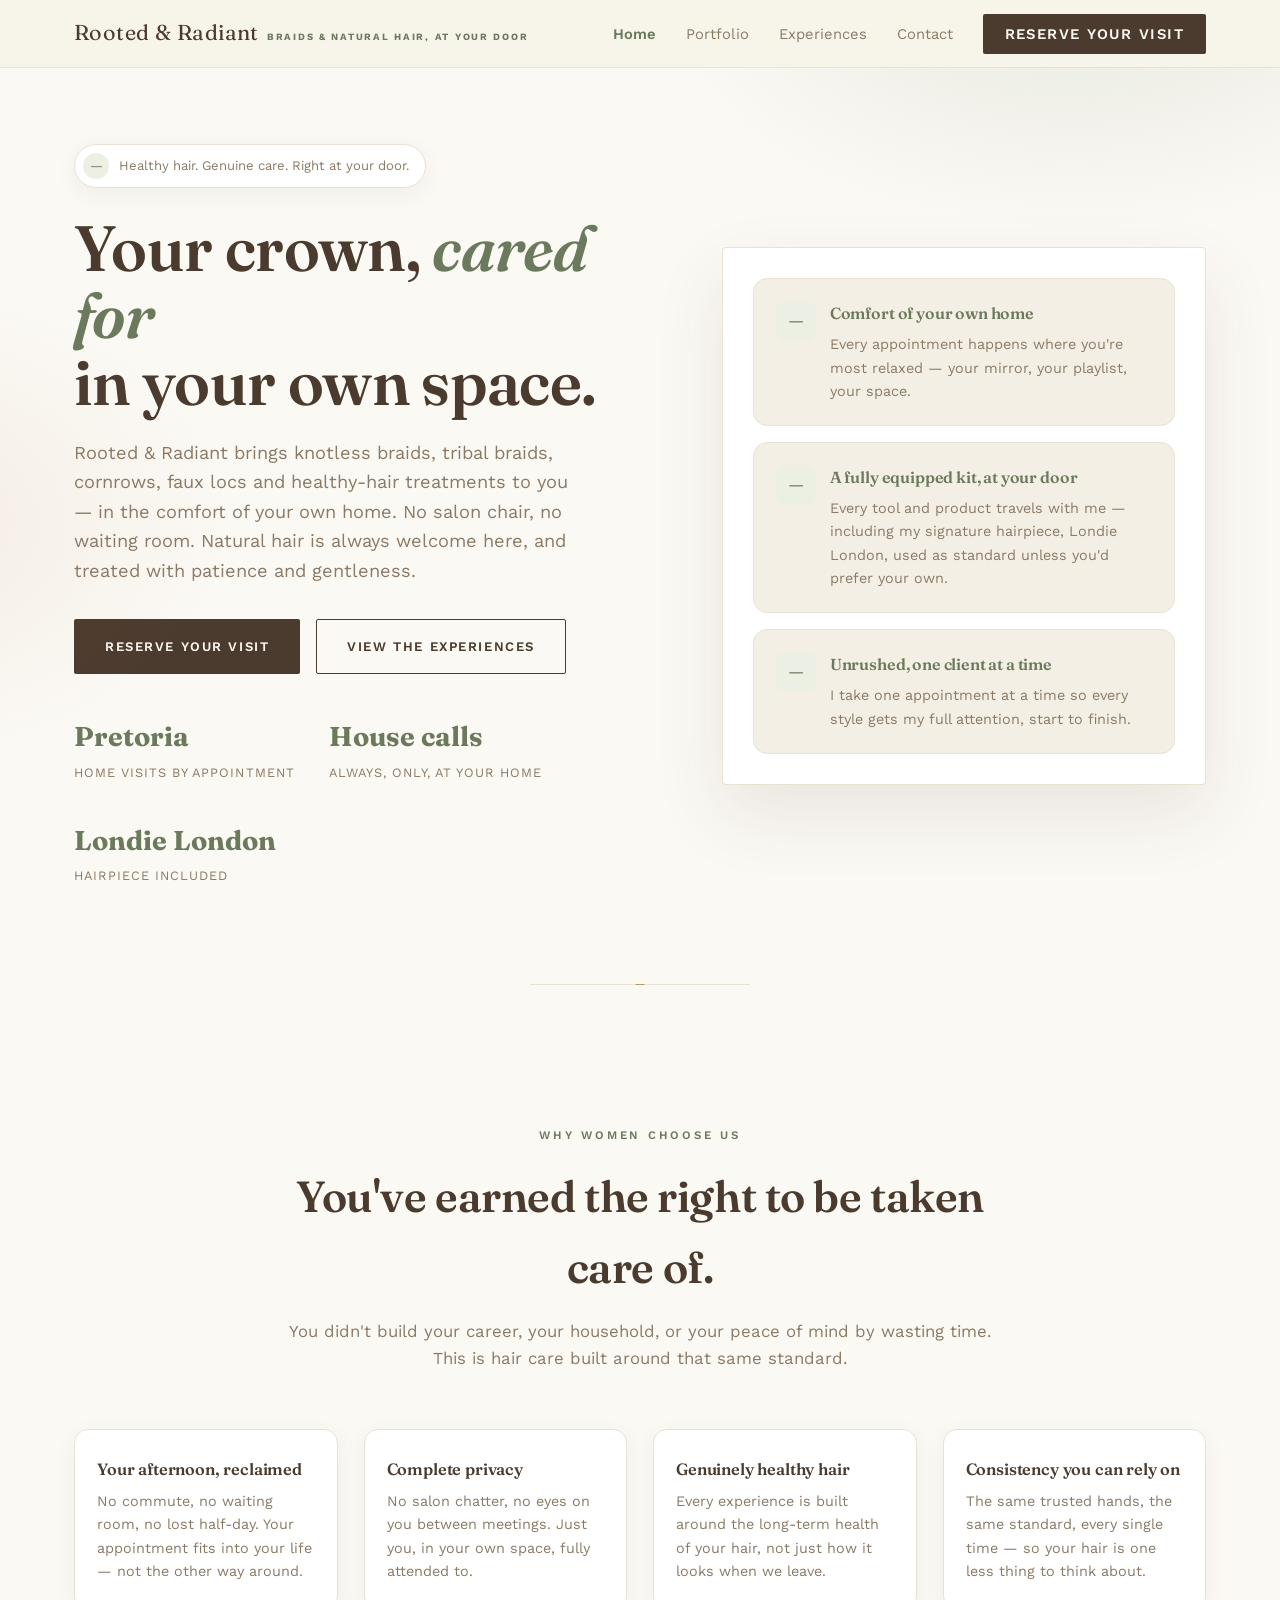
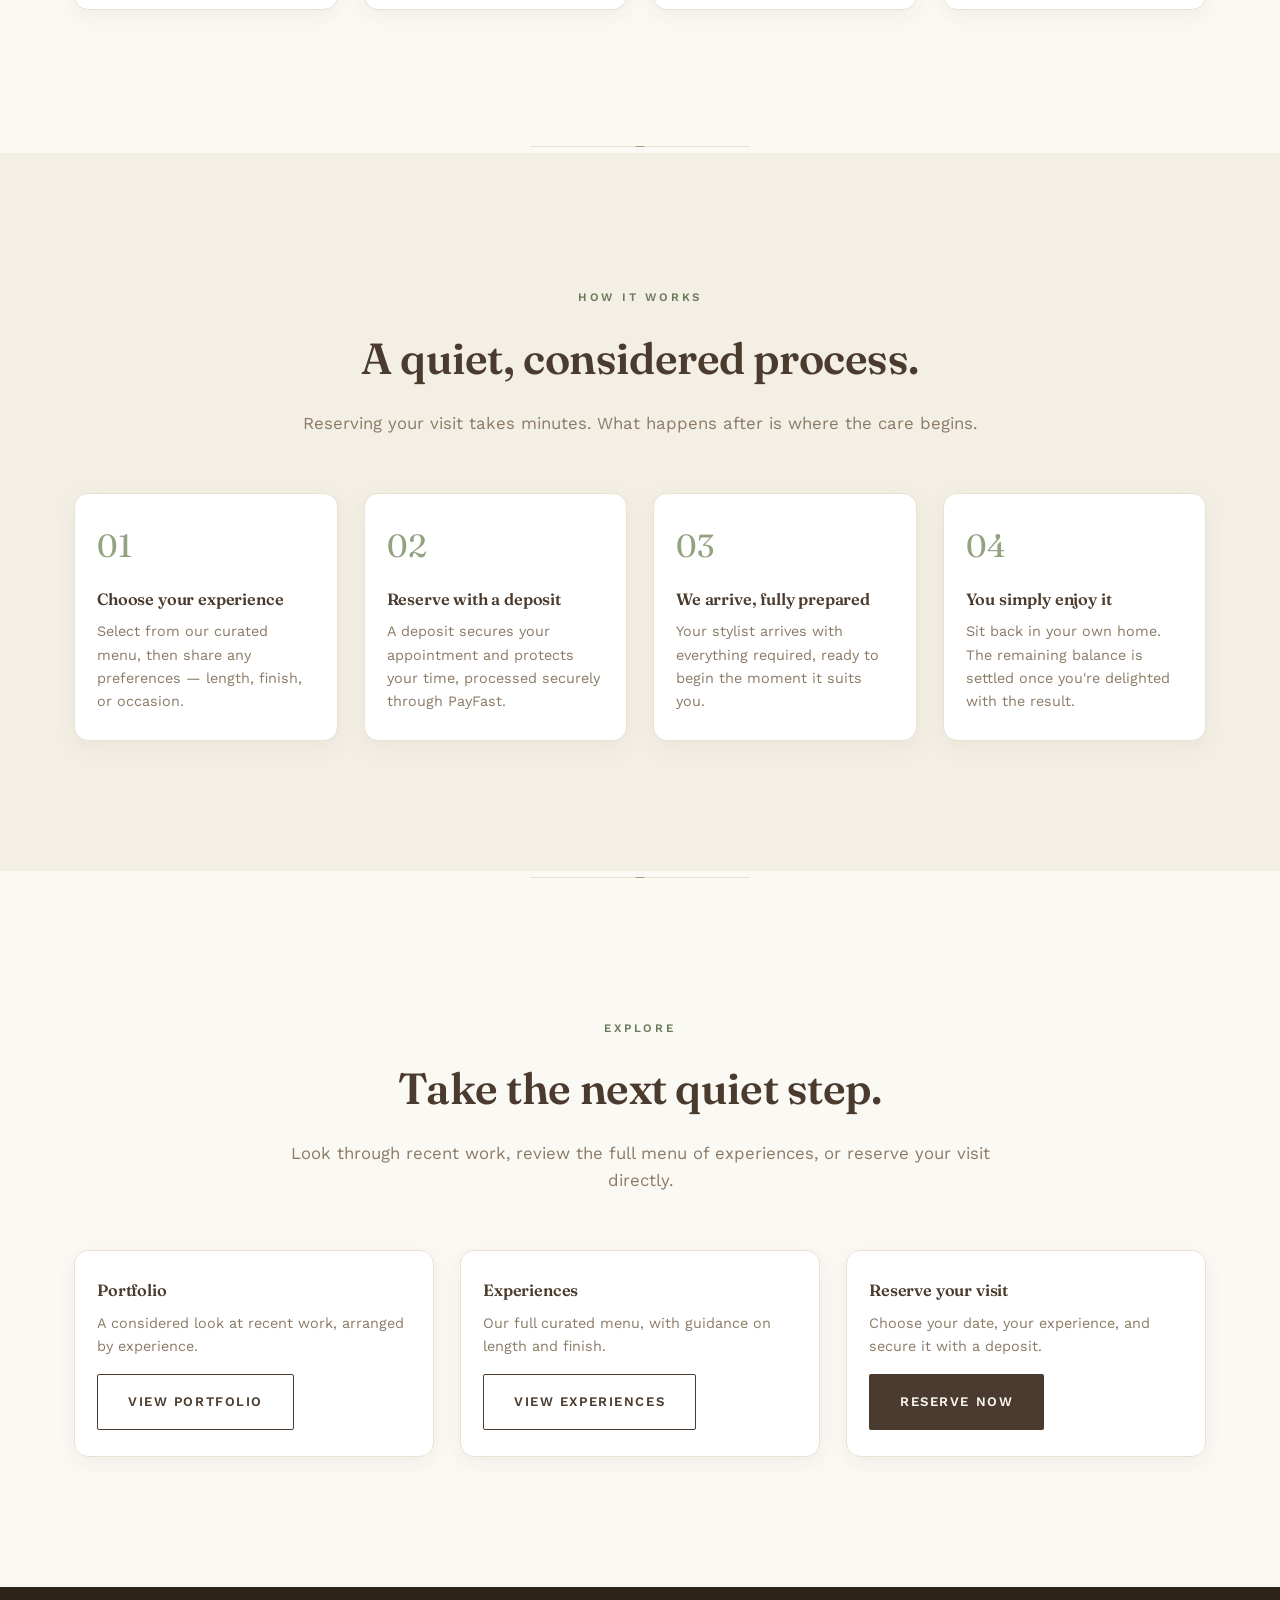
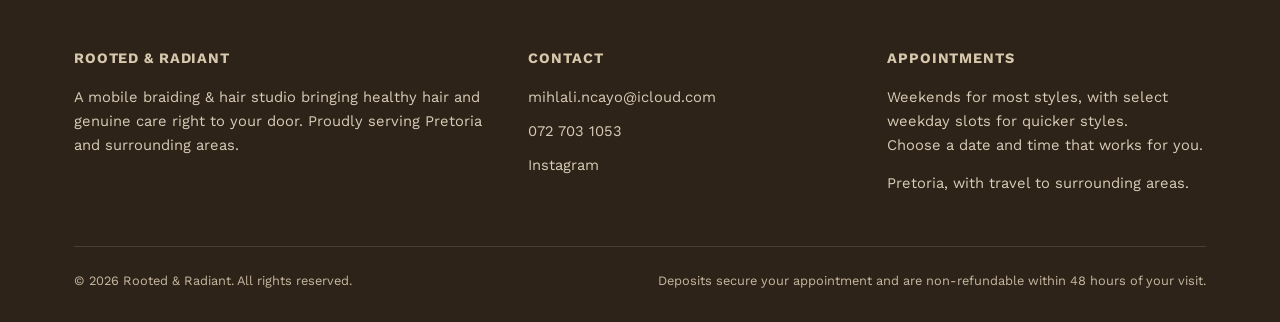
==== index.html @ 1517a0b5 "test deployment" ====
<!DOCTYPE html>
<html lang="en">
<head>
<meta charset="UTF-8">
<meta name="viewport" content="width=device-width, initial-scale=1.0">
<title>Rooted &amp; Radiant — Braids &amp; Natural Hair, At Your Door | Pretoria</title>
<meta name="description" content="A premium mobile hair studio for women who value their time as much as their hair. We bring the experience to your home — Pretoria and surrounds.">
<link rel="preconnect" href="https://fonts.googleapis.com">
<link href="https://fonts.googleapis.com/css2?family=Fraunces:ital,wght@0,400;0,500;0,600;1,500&family=Work+Sans:wght@300;400;500;600&display=swap" rel="stylesheet">
<link rel="stylesheet" href="styles.css">
</head>
<body>

<nav class="nav" id="nav">
  <div class="nav-inner">
    <a href="index.html" class="brand">Rooted &amp; Radiant <small>Braids &amp; Natural Hair, At Your Door</small></a>
    <ul class="nav-links" id="navLinks">
      <li><a href="index.html" class="current">Home</a></li>
      <li><a href="gallery.html">Portfolio</a></li>
      <li><a href="services.html">Experiences</a></li>
      <li><a href="contact.html">Contact</a></li>
      <li><a href="book.html" class="nav-cta">Reserve your visit</a></li>
    </ul>
    <button class="nav-toggle" id="navToggle" aria-label="Toggle menu">☰</button>
  </div>
</nav>

<header class="hero">
  <div class="container hero-grid">
    <div>
      <div class="hero-tag"><span class="dot">—</span> Healthy hair. Genuine care. Right at your door.</div>
      <h1>Your crown, <em>cared for</em><br>in your own space.</h1>
      <p class="lede">Rooted &amp; Radiant brings knotless braids, tribal braids, cornrows, faux locs and healthy-hair treatments to you — in the comfort of your own home. No salon chair, no waiting room. Natural hair is always welcome here, and treated with patience and gentleness.</p>
      <div class="hero-actions">
        <a href="book.html" class="btn btn-primary">Reserve your visit</a>
        <a href="services.html" class="btn btn-ghost">View the experiences</a>
      </div>
      <div class="hero-facts">
        <div class="fact"><strong>Pretoria</strong><span>Home visits by appointment</span></div>
        <div class="fact"><strong>House calls</strong><span>Always, only, at your home</span></div>
        <div class="fact"><strong>Londie&nbsp;London</strong><span>Hairpiece included</span></div>
      </div>
    </div>
    <div class="hero-visual">
      <div class="kit-card">
        <div class="kit-row">
          <div class="ic">—</div>
          <div><h4>Comfort of your own home</h4><p>Every appointment happens where you're most relaxed — your mirror, your playlist, your space.</p></div>
        </div>
      </div>
      <div class="kit-card">
        <div class="kit-row">
          <div class="ic">—</div>
          <div><h4>A fully equipped kit, at your door</h4><p>Every tool and product travels with me — including my signature hairpiece, Londie London, used as standard unless you'd prefer your own.</p></div>
        </div>
      </div>
      <div class="kit-card">
        <div class="kit-row">
          <div class="ic">—</div>
          <div><h4>Unrushed, one client at a time</h4><p>I take one appointment at a time so every style gets my full attention, start to finish.</p></div>
        </div>
      </div>
    </div>
  </div>
</header>

<div class="divider-wrap"><hr class="braid-divider"></div>

<section class="section">
  <div class="container">
    <div class="section-head center">
      <span class="eyebrow">Why women choose us</span>
      <h2>You've earned the right to be taken care of.</h2>
      <p>You didn't build your career, your household, or your peace of mind by wasting time. This is hair care built around that same standard.</p>
    </div>
    <div class="how-grid">
      <div class="how-step"><h4>Your afternoon, reclaimed</h4><p>No commute, no waiting room, no lost half-day. Your appointment fits into your life — not the other way around.</p></div>
      <div class="how-step"><h4>Complete privacy</h4><p>No salon chatter, no eyes on you between meetings. Just you, in your own space, fully attended to.</p></div>
      <div class="how-step"><h4>Genuinely healthy hair</h4><p>Every experience is built around the long-term health of your hair, not just how it looks when we leave.</p></div>
      <div class="how-step"><h4>Consistency you can rely on</h4><p>The same trusted hands, the same standard, every single time — so your hair is one less thing to think about.</p></div>
    </div>
  </div>
</section>

<div class="divider-wrap"><hr class="braid-divider"></div>

<section class="section section-alt">
  <div class="container">
    <div class="section-head center">
      <span class="eyebrow">How it works</span>
      <h2>A quiet, considered process.</h2>
      <p>Reserving your visit takes minutes. What happens after is where the care begins.</p>
    </div>
    <div class="how-grid">
      <div class="how-step"><span class="n">01</span><h4>Choose your experience</h4><p>Select from our curated menu, then share any preferences — length, finish, or occasion.</p></div>
      <div class="how-step"><span class="n">02</span><h4>Reserve with a deposit</h4><p>A deposit secures your appointment and protects your time, processed securely through PayFast.</p></div>
      <div class="how-step"><span class="n">03</span><h4>We arrive, fully prepared</h4><p>Your stylist arrives with everything required, ready to begin the moment it suits you.</p></div>
      <div class="how-step"><span class="n">04</span><h4>You simply enjoy it</h4><p>Sit back in your own home. The remaining balance is settled once you're delighted with the result.</p></div>
    </div>
  </div>
</section>

<div class="divider-wrap"><hr class="braid-divider"></div>

<section class="section">
  <div class="container">
    <div class="section-head center">
      <span class="eyebrow">Explore</span>
      <h2>Take the next quiet step.</h2>
      <p>Look through recent work, review the full menu of experiences, or reserve your visit directly.</p>
    </div>
    <div class="how-grid" style="grid-template-columns: repeat(3,1fr);">
      <div class="how-step"><h4>Portfolio</h4><p>A considered look at recent work, arranged by experience.</p><a href="gallery.html" class="btn btn-ghost" style="margin-top:16px;">View portfolio</a></div>
      <div class="how-step"><h4>Experiences</h4><p>Our full curated menu, with guidance on length and finish.</p><a href="services.html" class="btn btn-ghost" style="margin-top:16px;">View experiences</a></div>
      <div class="how-step"><h4>Reserve your visit</h4><p>Choose your date, your experience, and secure it with a deposit.</p><a href="book.html" class="btn btn-primary" style="margin-top:16px;">Reserve now</a></div>
    </div>
  </div>
</section>

<footer id="contact">
  <div class="container">
    <div class="footer-grid">
      <div>
        <h4>Rooted &amp; Radiant</h4>
        <p>A mobile braiding &amp; hair studio bringing healthy hair and genuine care right to your door. Proudly serving Pretoria and surrounding areas.</p>
      </div>
      <div>
        <h4>Contact</h4>
        <a href="mailto:mihlali.ncayo@icloud.com">mihlali.ncayo@icloud.com</a>
        <a href="tel:+27727031053">072 703 1053</a>
        <a href="#" target="_blank" rel="noopener">Instagram</a>
      </div>
      <div>
        <h4>Appointments</h4>
        <p>Weekends for most styles, with select weekday slots for quicker styles.<br>Choose a date and time that works for you.</p>
        <p>Pretoria, with travel to surrounding areas.</p>
      </div>
    </div>
    <div class="footer-bottom">
      <span>© 2026 Rooted &amp; Radiant. All rights reserved.</span>
      <span>Deposits secure your appointment and are non-refundable within 48 hours of your visit.</span>
    </div>
  </div>
</footer>

<script src="config.js"></script>
<script src="script.js"></script>
</body>
</html>
---- styles.css ----
/* ============================================================
   CROWNED — Design tokens: Brown & Sage
   ============================================================ */
:root {
  --bg:         #FBF9F4;   /* near-white warm cream */
  --panel:      #FFFFFF;   /* card background */
  --panel-alt:  #F4EFE4;   /* warm beige section background */
  --line:       #E9E2D3;   /* soft hairline */

  --brown:      #4B3B2E;   /* soft brown — headings */
  --brown-soft: #8A7A66;   /* warm taupe — body copy */
  --brown-deep: #2E2318;   /* deepest brown, reserved for footer */

  --sage:       #93A382;   /* primary sage accent */
  --sage-deep:  #6B7A5C;   /* deep sage — buttons / links */
  --sage-pale:  #ECEFE4;   /* pale sage wash */
  --sage-line:  #D4DCC7;

  --gold:       #B79B6B;   /* whisper-gold, used only for fine rules/marks */
  --clay:       #A98066;   /* muted, used only for gentle notices */
  --ok:         #6B7A5C;

  --cream-text: #FBF8F1;

  --radius-s: 6px;
  --radius-m: 14px;
  --radius-l: 4px;
  --shadow-1: 0 6px 22px rgba(75,59,46,.06);
  --shadow-2: 0 30px 70px rgba(75,59,46,.10);

  --font-display: 'Fraunces', 'Iowan Old Style', serif;
  --font-body:    'Work Sans', 'Segoe UI', sans-serif;
}

* { box-sizing: border-box; }
html { scroll-behavior: smooth; }
@media (prefers-reduced-motion: reduce) {
  html { scroll-behavior: auto; }
  * { animation-duration: .001ms !important; animation-iteration-count: 1 !important; transition-duration: .001ms !important; }
}

body {
  margin: 0;
  background: var(--bg);
  color: var(--brown-soft);
  font-family: var(--font-body);
  line-height: 1.62;
  -webkit-font-smoothing: antialiased;
  overflow-x: hidden;
}

img { max-width: 100%; display: block; }
a { color: inherit; }
button { font-family: inherit; }

h1, h2, h3, h4 {
  font-family: var(--font-display);
  font-weight: 600;
  margin: 0;
  color: var(--brown);
  letter-spacing: -0.01em;
}

.eyebrow {
  display: inline-flex;
  align-items: center;
  gap: .7em;
  font-size: .72rem;
  text-transform: uppercase;
  letter-spacing: .24em;
  color: var(--sage-deep);
  font-weight: 600;
}
.eyebrow::before {
  content: "";
  width: 30px; height: 1px;
  background: var(--gold);
  display: inline-block;
}

.container { max-width: 1180px; margin: 0 auto; padding: 0 24px; }
section { position: relative; }

:focus-visible { outline: 2px solid var(--sage-deep); outline-offset: 3px; }

/* ---------- Quiet ornamental divider (signature element) ---------- */
.braid-divider {
  width: 100%;
  max-width: 220px;
  height: 1px;
  margin: 0 auto;
  border: none;
  background: var(--line);
  position: relative;
}
.braid-divider::after {
  content: "";
  position: absolute;
  left: 50%; top: 50%;
  width: 7px; height: 7px;
  transform: translate(-50%, -50%) rotate(45deg);
  background: var(--gold);
}
.divider-wrap { display: flex; justify-content: center; padding: 6px 0; }

/* ---------- Nav ---------- */
.nav {
  position: sticky; top: 0; z-index: 100;
  background: rgba(247,243,233,.9);
  backdrop-filter: blur(10px);
  border-bottom: 1px solid var(--line);
}
.nav-inner { max-width: 1180px; margin: 0 auto; padding: 16px 24px; display: flex; align-items: center; justify-content: space-between; }
.brand { font-family: var(--font-display); font-size: 1.35rem; letter-spacing: .02em; color: var(--brown); text-decoration: none; display: flex; align-items: baseline; gap: 8px; }
.brand small { font-family: var(--font-body); font-size: .6rem; letter-spacing: .18em; text-transform: uppercase; color: var(--sage-deep); font-weight: 700; }
.nav-links { display: flex; align-items: center; gap: 30px; list-style: none; margin: 0; padding: 0; }
.nav-links a { text-decoration: none; font-size: .92rem; color: var(--brown-soft); transition: color .2s ease; }
.nav-links a:hover, .nav-links a.current { color: var(--sage-deep); font-weight: 600; }
.nav-cta { background: var(--brown); color: var(--cream-text) !important; padding: 11px 22px; border-radius: 2px; font-weight: 600; font-size: .74rem; text-transform: uppercase; letter-spacing: .1em; text-decoration: none !important; transition: background .2s ease; }
.nav-cta:hover { background: var(--sage-deep); }
.nav-toggle { display: none; background: none; border: 1px solid var(--line); border-radius: 8px; color: var(--brown); width: 42px; height: 38px; cursor: pointer; }

@media (max-width: 860px) {
  .nav-links { position: fixed; top: 68px; left: 0; right: 0; background: var(--panel);
    flex-direction: column; align-items: stretch; gap: 0; padding: 8px 24px 20px; border-bottom: 1px solid var(--line);
    transform: translateY(-130%); transition: transform .3s ease; z-index: 99; }
  .nav-links.open { transform: translateY(0); }
  .nav-links a { padding: 14px 0; border-bottom: 1px solid var(--line); }
  .nav-cta { display: inline-block; text-align: center; margin-top: 10px; }
  .nav-toggle { display: block; }
}

/* ---------- Page hero (used at top of every page) ---------- */
.page-hero { padding: 64px 0 46px; border-bottom: 1px solid var(--line); background: var(--panel-alt); }
.page-hero h1 { font-size: clamp(2rem, 4vw, 2.9rem); margin-bottom: 12px; }
.page-hero p { max-width: 60ch; color: var(--brown-soft); font-size: 1.05rem; margin: 0; }

/* ---------- Home hero ---------- */
.hero { padding: 76px 0 90px; position: relative; overflow: hidden; }
.hero::before {
  content: "";
  position: absolute; inset: 0;
  background:
    radial-gradient(700px 420px at 84% -10%, rgba(126,145,105,.16), transparent 60%),
    radial-gradient(600px 400px at -10% 50%, rgba(176,112,74,.10), transparent 60%);
  pointer-events: none;
}
.hero-grid { display: grid; grid-template-columns: 1.1fr .9fr; gap: 56px; align-items: center; }
.hero-tag {
  display: inline-flex; align-items: center; gap: 10px;
  background: var(--panel); border: 1px solid var(--line);
  padding: 8px 16px 8px 8px; border-radius: 999px; font-size: .82rem; color: var(--brown-soft); margin-bottom: 26px;
  box-shadow: var(--shadow-1);
}
.hero-tag .dot { width: 26px; height: 26px; border-radius: 50%; background: var(--sage-pale); display: grid; place-items: center; font-size: .8rem; }
.hero h1 { font-size: clamp(2.6rem, 5vw, 4.1rem); line-height: 1.05; margin-bottom: 22px; }
.hero h1 em { font-style: italic; color: var(--sage-deep); }
.hero p.lede { font-size: 1.14rem; color: var(--brown-soft); max-width: 46ch; margin-bottom: 34px; }
.hero-actions { display: flex; gap: 16px; flex-wrap: wrap; margin-bottom: 40px; }

.btn {
  display: inline-flex; align-items: center; gap: 10px;
  padding: 16px 30px; border-radius: 2px; font-weight: 600; font-size: .82rem;
  text-transform: uppercase; letter-spacing: .12em;
  text-decoration: none; border: 1px solid transparent; cursor: pointer;
  transition: background .25s ease, border-color .25s ease, color .25s ease, opacity .25s ease;
}
.btn-primary { background: var(--brown); color: var(--cream-text); }
.btn-primary:hover { background: var(--sage-deep); }
.btn-ghost { background: transparent; color: var(--brown); border-color: var(--brown); }
.btn-ghost:hover { border-color: var(--sage-deep); color: var(--sage-deep); }
.btn:disabled { opacity: .45; cursor: not-allowed; transform: none !important; }
.btn-block { width: 100%; justify-content: center; }

.hero-facts { display: flex; gap: 34px; flex-wrap: wrap; }
.hero-facts .fact strong { display: block; font-family: var(--font-display); font-size: 1.7rem; color: var(--sage-deep); }
.hero-facts .fact span { font-size: .8rem; color: var(--brown-soft); text-transform: uppercase; letter-spacing: .08em; }

.hero-visual { position: relative; border-radius: var(--radius-l); background: var(--panel); border: 1px solid var(--line); padding: 30px; box-shadow: var(--shadow-2); }
.hero-visual .kit-card { background: var(--panel-alt); border: 1px solid var(--line); border-radius: var(--radius-m); padding: 22px; margin-bottom: 16px; }
.hero-visual .kit-card:last-child { margin-bottom: 0; }
.kit-card h4 { font-size: 1rem; margin-bottom: 6px; color: var(--sage-deep); }
.kit-card p { margin: 0; color: var(--brown-soft); font-size: .9rem; }
.kit-row { display: flex; gap: 14px; align-items: flex-start; }
.kit-row .ic { flex-shrink: 0; width: 40px; height: 40px; border-radius: 10px; background: var(--sage-pale); color: var(--sage-deep); display: grid; place-items: center; }

@media (max-width: 900px) { .hero-grid { grid-template-columns: 1fr; } }

/* ---------- Section shells ---------- */
.section { padding: 130px 0; }
.section-alt { background: var(--panel-alt); }
.section-head { max-width: 640px; margin-bottom: 56px; }
.section-head h2 { font-size: clamp(2rem, 3.4vw, 2.8rem); margin: 14px 0 16px; }
.section-head p { color: var(--brown-soft); font-size: 1.05rem; margin: 0; }
.section-head.center { max-width: 720px; margin-left: auto; margin-right: auto; text-align: center; }
.section-head.center .eyebrow::before { display: none; }

/* ---------- How it works ---------- */
.how-grid { display: grid; grid-template-columns: repeat(4, 1fr); gap: 26px; }
.how-step { border: 1px solid var(--line); border-radius: var(--radius-m); padding: 26px 22px; background: var(--panel); box-shadow: var(--shadow-1); }
.how-step .n { font-family: var(--font-display); font-size: 2rem; color: var(--sage); display: block; margin-bottom: 14px; }
.how-step h4 { font-size: 1.02rem; margin-bottom: 8px; }
.how-step p { color: var(--brown-soft); font-size: .9rem; margin: 0; }
@media (max-width: 960px) { .how-grid { grid-template-columns: 1fr 1fr; } }
@media (max-width: 560px) { .how-grid { grid-template-columns: 1fr; } }

/* ---------- Gallery ---------- */
.gallery-tools { display: flex; justify-content: space-between; align-items: center; gap: 20px; flex-wrap: wrap; margin-bottom: 30px; }
.filter-row { display: flex; gap: 10px; flex-wrap: wrap; }
.filter-chip { padding: 9px 20px; border-radius: 2px; border: 1px solid var(--line); background: transparent; color: var(--brown-soft); font-size: .78rem; text-transform: uppercase; letter-spacing: .08em; cursor: pointer; transition: all .2s ease; }
.filter-chip.active, .filter-chip:hover { border-color: var(--brown); color: var(--brown); }
.upload-btn { border: 1px solid var(--line); color: var(--brown-soft); background: transparent; padding: 10px 18px; border-radius: 2px; font-size: .78rem; text-transform: uppercase; letter-spacing: .06em; cursor: pointer; display: inline-flex; align-items: center; gap: 8px; }
.upload-btn:hover { border-color: var(--brown); color: var(--brown); }

.gallery-grid { columns: 4 220px; column-gap: 18px; }
.gallery-item { break-inside: avoid; margin-bottom: 18px; border-radius: var(--radius-m); overflow: hidden; position: relative; border: 1px solid var(--line); background: var(--panel); cursor: pointer; box-shadow: var(--shadow-1); }
.gallery-item img { width: 100%; display: block; }
.gallery-item .tag { position: absolute; left: 12px; bottom: 12px; background: rgba(46,32,21,.78); backdrop-filter: blur(4px); color: var(--cream-text); font-size: .78rem; padding: 6px 12px; border-radius: 999px; border: 1px solid rgba(255,255,255,.14); }
.gallery-item .remove { position: absolute; top: 10px; right: 10px; width: 28px; height: 28px; border-radius: 50%; background: rgba(46,32,21,.75); border: 1px solid rgba(255,255,255,.2); color: var(--cream-text); display: grid; place-items: center; cursor: pointer; opacity: 0; transition: opacity .2s ease; }
.gallery-item:hover .remove { opacity: 1; }

.gallery-empty { border: 1px dashed var(--line); border-radius: var(--radius-m); padding: 60px 30px; text-align: center; color: var(--brown-soft); grid-column: 1 / -1; background: var(--panel); }
.gallery-empty strong { display: block; color: var(--brown); font-family: var(--font-display); font-size: 1.3rem; margin-bottom: 8px; }

.lightbox { position: fixed; inset: 0; z-index: 300; background: rgba(46,32,21,.92); display: none; align-items: center; justify-content: center; padding: 40px; }
.lightbox.open { display: flex; }
.lightbox img { max-height: 84vh; border-radius: var(--radius-m); box-shadow: var(--shadow-2); }
.lightbox-close { position: absolute; top: 26px; right: 30px; width: 42px; height: 42px; border-radius: 50%; background: var(--panel); border: 1px solid var(--line); color: var(--brown); cursor: pointer; font-size: 1.1rem; }

/* ---------- Services ---------- */
.services-grid { display: grid; grid-template-columns: repeat(3, 1fr); gap: 22px; }
.service-card { border: 1px solid var(--line); background: var(--panel); border-radius: var(--radius-m); padding: 28px; display: flex; flex-direction: column; gap: 16px; transition: border-color .2s ease, transform .2s ease; box-shadow: var(--shadow-1); }
.service-card:hover { border-color: var(--sage-deep); transform: translateY(-3px); }
.service-top { display: flex; justify-content: space-between; align-items: flex-start; gap: 10px; }
.service-card h3 { font-size: 1.18rem; }
.badge { font-size: .64rem; text-transform: uppercase; letter-spacing: .1em; padding: 5px 10px; border-radius: 2px; white-space: nowrap; font-weight: 600; border: 1px solid var(--line); color: var(--brown-soft); background: transparent; }
.service-meta { display: flex; gap: 18px; color: var(--brown-soft); font-size: .86rem; flex-wrap: wrap; }
.service-meta b { color: var(--brown); }
.service-price { display: flex; align-items: baseline; gap: 10px; margin-top: auto; }
.service-price .amount { font-family: var(--font-display); font-size: 1.5rem; color: var(--sage-deep); }
.service-price .dep { font-size: .82rem; color: var(--brown-soft); }
.service-custom-note { font-size: .78rem; color: var(--brown-soft); background: var(--panel-alt); border: 1px solid var(--line); border-radius: var(--radius-s); padding: 8px 12px; }
.service-card .btn { align-self: flex-start; margin-top: 4px; }
@media (max-width: 980px) { .services-grid { grid-template-columns: 1fr 1fr; } }
@media (max-width: 620px) { .services-grid { grid-template-columns: 1fr; } }

/* ---------- Booking ---------- */
.book-wrap { display: grid; grid-template-columns: .9fr 1.1fr; gap: 50px; align-items: flex-start; }
.book-side { position: sticky; top: 90px; }
.policy-card { border: 1px solid var(--line); background: var(--panel); border-radius: var(--radius-m); padding: 26px; margin-top: 22px; box-shadow: var(--shadow-1); }
.policy-card h4 { font-size: .98rem; margin-bottom: 10px; color: var(--sage-deep); }
.policy-card ul { margin: 0; padding-left: 18px; color: var(--brown-soft); font-size: .88rem; }
.policy-card li { margin-bottom: 8px; }

.steps-track { display: flex; gap: 8px; margin-bottom: 34px; }
.steps-track .seg { flex: 1; height: 5px; border-radius: 4px; background: var(--line); overflow: hidden; }
.steps-track .seg i { display: block; height: 100%; width: 0%; background: linear-gradient(90deg, var(--sage), var(--sage-deep)); transition: width .4s ease; }
.step-labels { display: flex; justify-content: space-between; margin-top: 10px; font-size: .74rem; color: var(--brown-soft); text-transform: uppercase; letter-spacing: .06em; }
.step-labels span.active { color: var(--sage-deep); font-weight: 700; }

.booking-card { border: 1px solid var(--line); background: var(--panel); border-radius: var(--radius-l); padding: 40px; box-shadow: var(--shadow-2); }
.step-panel { display: none; }
.step-panel.active { display: block; animation: fadein .35s ease; }
@keyframes fadein { from { opacity: 0; transform: translateY(6px);} to { opacity: 1; transform: translateY(0);} }

.style-grid { display: grid; grid-template-columns: 1fr 1fr; gap: 12px; margin-bottom: 6px; }
.style-option { border: 1px solid var(--line); border-radius: var(--radius-s); padding: 16px; cursor: pointer; transition: all .2s ease; background: var(--panel-alt); }
.style-option:hover { border-color: var(--sage-deep); }
.style-option.selected { border-color: var(--sage-deep); background: var(--sage-pale); }
.style-option .nm { font-weight: 600; font-size: .95rem; color: var(--brown); }
.style-option .meta { font-size: .78rem; color: var(--brown-soft); margin-top: 4px; }
@media (max-width: 560px) { .style-grid { grid-template-columns: 1fr; } }

/* Customize panel (size/length pickers) */
.customize-panel { margin-top: 24px; padding-top: 22px; border-top: 1px dashed var(--line); }
.customize-panel h4 { font-size: .95rem; margin-bottom: 6px; color: var(--brown); }
.customize-panel .sub { font-size: .82rem; color: var(--brown-soft); margin-bottom: 14px; }
.option-row { display: flex; gap: 10px; flex-wrap: wrap; margin-bottom: 20px; }
.option-pill { border: 1px solid var(--line); background: var(--panel-alt); padding: 10px 16px; border-radius: var(--radius-s); cursor: pointer; font-size: .86rem; color: var(--brown-soft); transition: all .2s ease; text-align: center; min-width: 92px; }
.option-pill .op-price { display: block; font-size: .72rem; color: var(--sage-deep); margin-top: 3px; }
.option-pill.selected { border-color: var(--sage-deep); background: var(--sage-pale); color: var(--brown); font-weight: 600; }
.price-live { background: var(--panel-alt); border: 1px solid var(--line); border-radius: var(--radius-s); padding: 16px 18px; display: flex; justify-content: space-between; align-items: center; margin-top: 4px; }
.price-live .lbl { font-size: .82rem; color: var(--brown-soft); text-transform: uppercase; letter-spacing: .05em; }
.price-live .val { font-family: var(--font-display); font-size: 1.5rem; color: var(--sage-deep); }
.price-live .dep-val { font-size: .82rem; color: var(--brown-soft); }

label.field-label { display: block; font-size: .82rem; color: var(--brown-soft); margin: 18px 0 8px; text-transform: uppercase; letter-spacing: .05em; }
label.field-label:first-child { margin-top: 0; }
input[type=text], input[type=date], input[type=tel], input[type=email], select, textarea {
  width: 100%; background: var(--panel-alt); border: 1px solid var(--line); color: var(--brown-deep);
  padding: 13px 16px; border-radius: var(--radius-s); font-size: .95rem; font-family: var(--font-body);
}
input:focus, select:focus, textarea:focus { border-color: var(--sage-deep); background: var(--panel); }
.two-col { display: grid; grid-template-columns: 1fr 1fr; gap: 16px; }
@media (max-width: 560px) { .two-col { grid-template-columns: 1fr; } }

.time-grid { display: grid; grid-template-columns: repeat(4, 1fr); gap: 10px; margin-top: 4px; }
.time-slot { border: 1px solid var(--line); background: var(--panel-alt); color: var(--brown-soft); padding: 10px 6px; border-radius: var(--radius-s); font-size: .84rem; text-align: center; cursor: pointer; }
.time-slot.selected { border-color: var(--sage-deep); color: var(--sage-deep); background: var(--sage-pale); font-weight: 600; }
.time-slot.disabled { opacity: .35; cursor: not-allowed; text-decoration: line-through; }
@media (max-width: 560px) { .time-grid { grid-template-columns: repeat(3, 1fr); } }

.day-note { margin-top: 14px; font-size: .84rem; color: var(--brown-soft); background: var(--panel-alt); border: 1px solid var(--line); border-radius: var(--radius-s); padding: 12px 14px; }
.day-note.warn { border-color: var(--clay); color: var(--clay); background: #F6E9DE; }

.map-box { margin-top: 14px; border-radius: var(--radius-s); overflow: hidden; border: 1px solid var(--line); height: 220px; background: var(--panel-alt); display: flex; align-items: center; justify-content: center; color: var(--brown-soft); font-size: .85rem; text-align: center; padding: 20px; }
#map-canvas { width: 100%; height: 100%; }

.radio-row { display: flex; gap: 14px; margin-top: 4px; flex-wrap: wrap; }
.radio-pill { border: 1px solid var(--line); padding: 12px 18px; border-radius: var(--radius-s); cursor: pointer; font-size: .88rem; color: var(--brown-soft); flex: 1; min-width: 200px; background: var(--panel-alt); }
.radio-pill.selected { border-color: var(--sage-deep); color: var(--brown); background: var(--sage-pale); }
.radio-pill input { margin-right: 8px; }

.summary-box { background: var(--panel-alt); border: 1px solid var(--line); border-radius: var(--radius-m); padding: 22px; margin-bottom: 22px; }
.summary-row { display: flex; justify-content: space-between; padding: 8px 0; border-bottom: 1px solid var(--line); font-size: .92rem; }
.summary-row:last-child { border: none; font-weight: 700; color: var(--sage-deep); }
.summary-row span:first-child { color: var(--brown-soft); }

.step-nav { display: flex; justify-content: space-between; gap: 14px; margin-top: 30px; }
.form-msg { font-size: .85rem; margin-top: 14px; padding: 12px 14px; border-radius: var(--radius-s); display: none; }
.form-msg.show { display: block; }
.form-msg.error { background: #F6E9DE; color: var(--clay); border: 1px solid var(--clay); }
.form-msg.ok { background: var(--sage-pale); color: var(--sage-deep); border: 1px solid var(--sage); }
.form-msg.loading { background: var(--panel-alt); color: var(--brown-soft); border: 1px solid var(--line); }

/* ---------- Contact page ---------- */
.contact-grid { display: grid; grid-template-columns: 1fr 1fr; gap: 40px; }
.contact-card { border: 1px solid var(--line); background: var(--panel); border-radius: var(--radius-m); padding: 30px; box-shadow: var(--shadow-1); }
.contact-card h4 { font-size: 1rem; margin-bottom: 14px; color: var(--sage-deep); }
.contact-card a, .contact-card p { display: block; margin-bottom: 10px; color: var(--brown-soft); text-decoration: none; }
.contact-card a:hover { color: var(--sage-deep); }
@media (max-width: 760px) { .contact-grid { grid-template-columns: 1fr; } }

/* ---------- Footer ---------- */
footer { background: var(--brown-deep); color: var(--cream-text); padding: 60px 0 30px; }
.footer-grid { display: grid; grid-template-columns: 1.3fr 1fr 1fr; gap: 40px; margin-bottom: 40px; }
.footer-grid h4 { font-size: .9rem; color: #D8C8AE; margin-bottom: 16px; text-transform: uppercase; letter-spacing: .06em; font-family: var(--font-body); font-weight: 700; }
.footer-grid p, .footer-grid a { color: #D9CCB8; font-size: .92rem; text-decoration: none; display: block; margin-bottom: 10px; }
.footer-grid a:hover { color: #ffffff; }
.footer-bottom { border-top: 1px solid rgba(255,255,255,.12); padding-top: 24px; display: flex; justify-content: space-between; flex-wrap: wrap; gap: 10px; font-size: .8rem; color: #C7B8A2; }
@media (max-width: 760px) {
  .footer-grid { grid-template-columns: 1fr; }
  .book-wrap { grid-template-columns: 1fr; }
  .book-side { position: static; }
  .booking-card { padding: 26px; }
}

.reveal { opacity: 0; transform: translateY(24px); transition: opacity .7s ease, transform .7s ease; }
.reveal.in { opacity: 1; transform: translateY(0); }
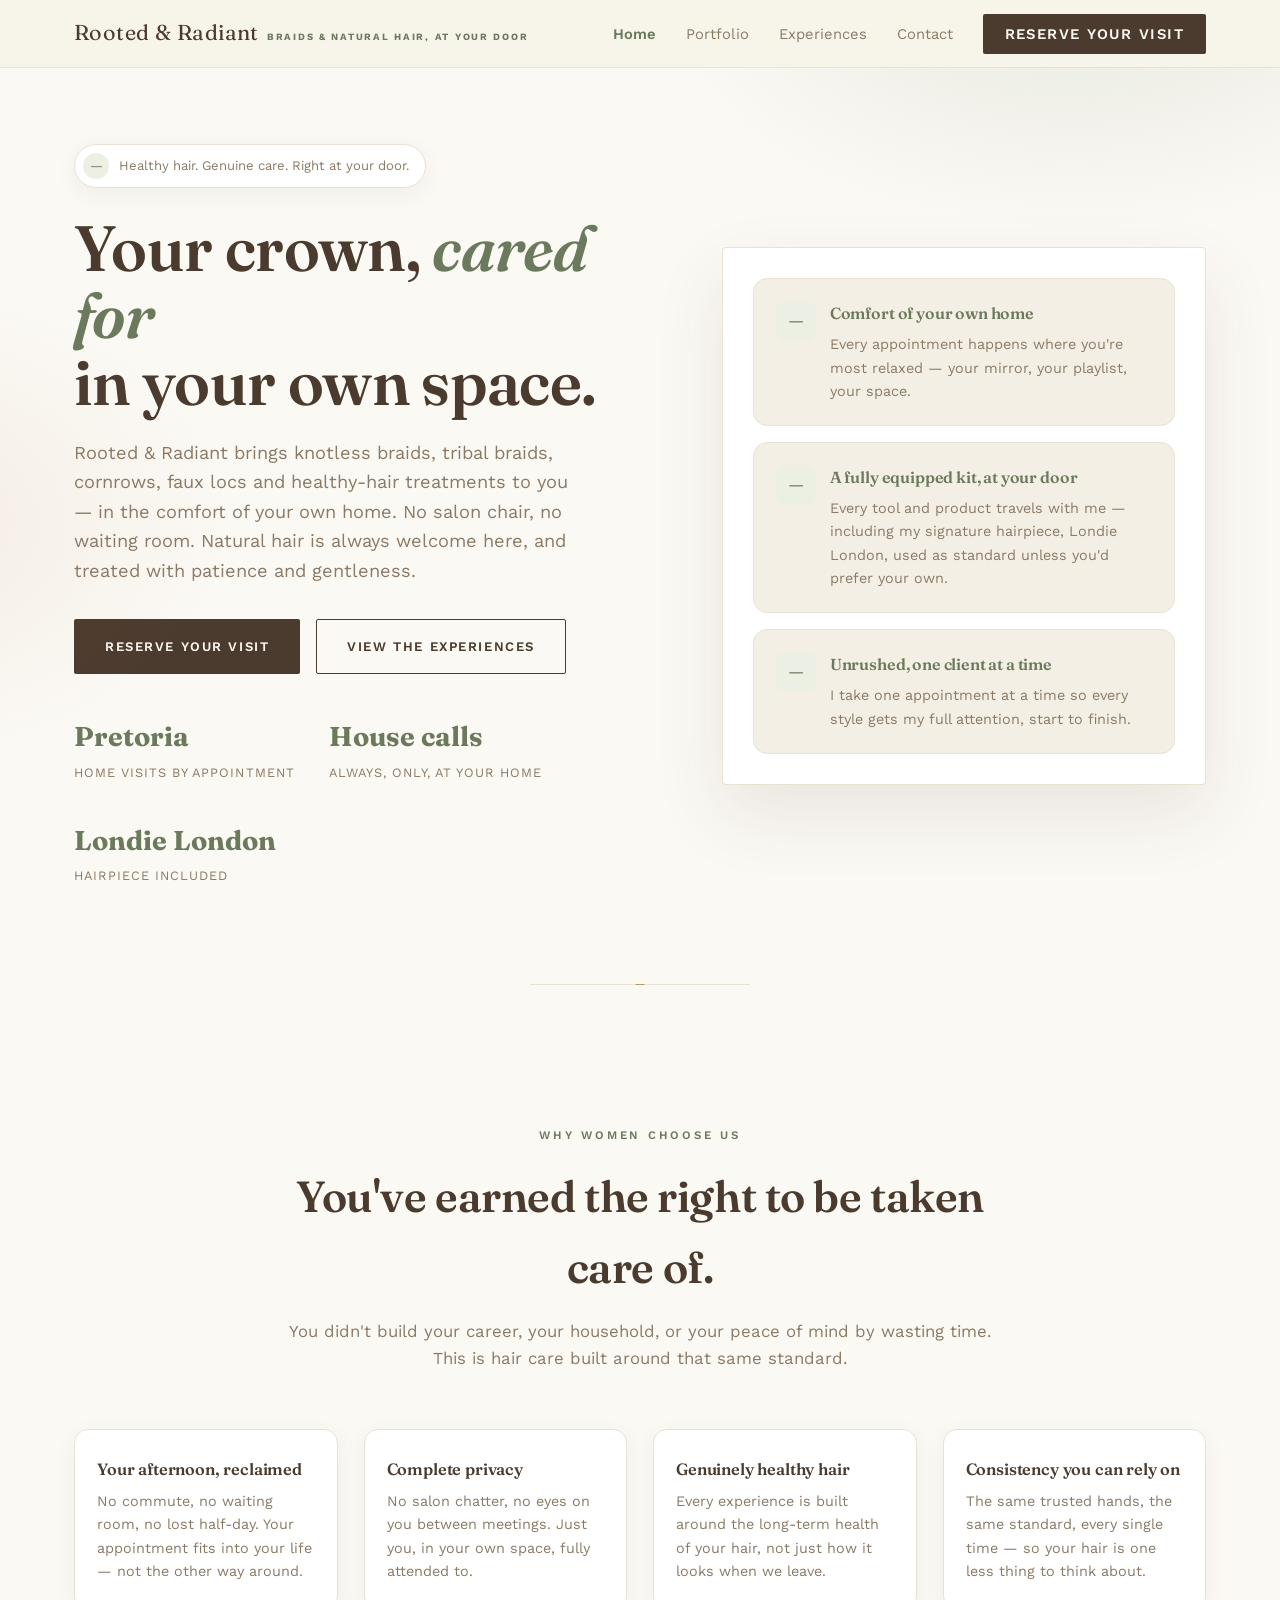
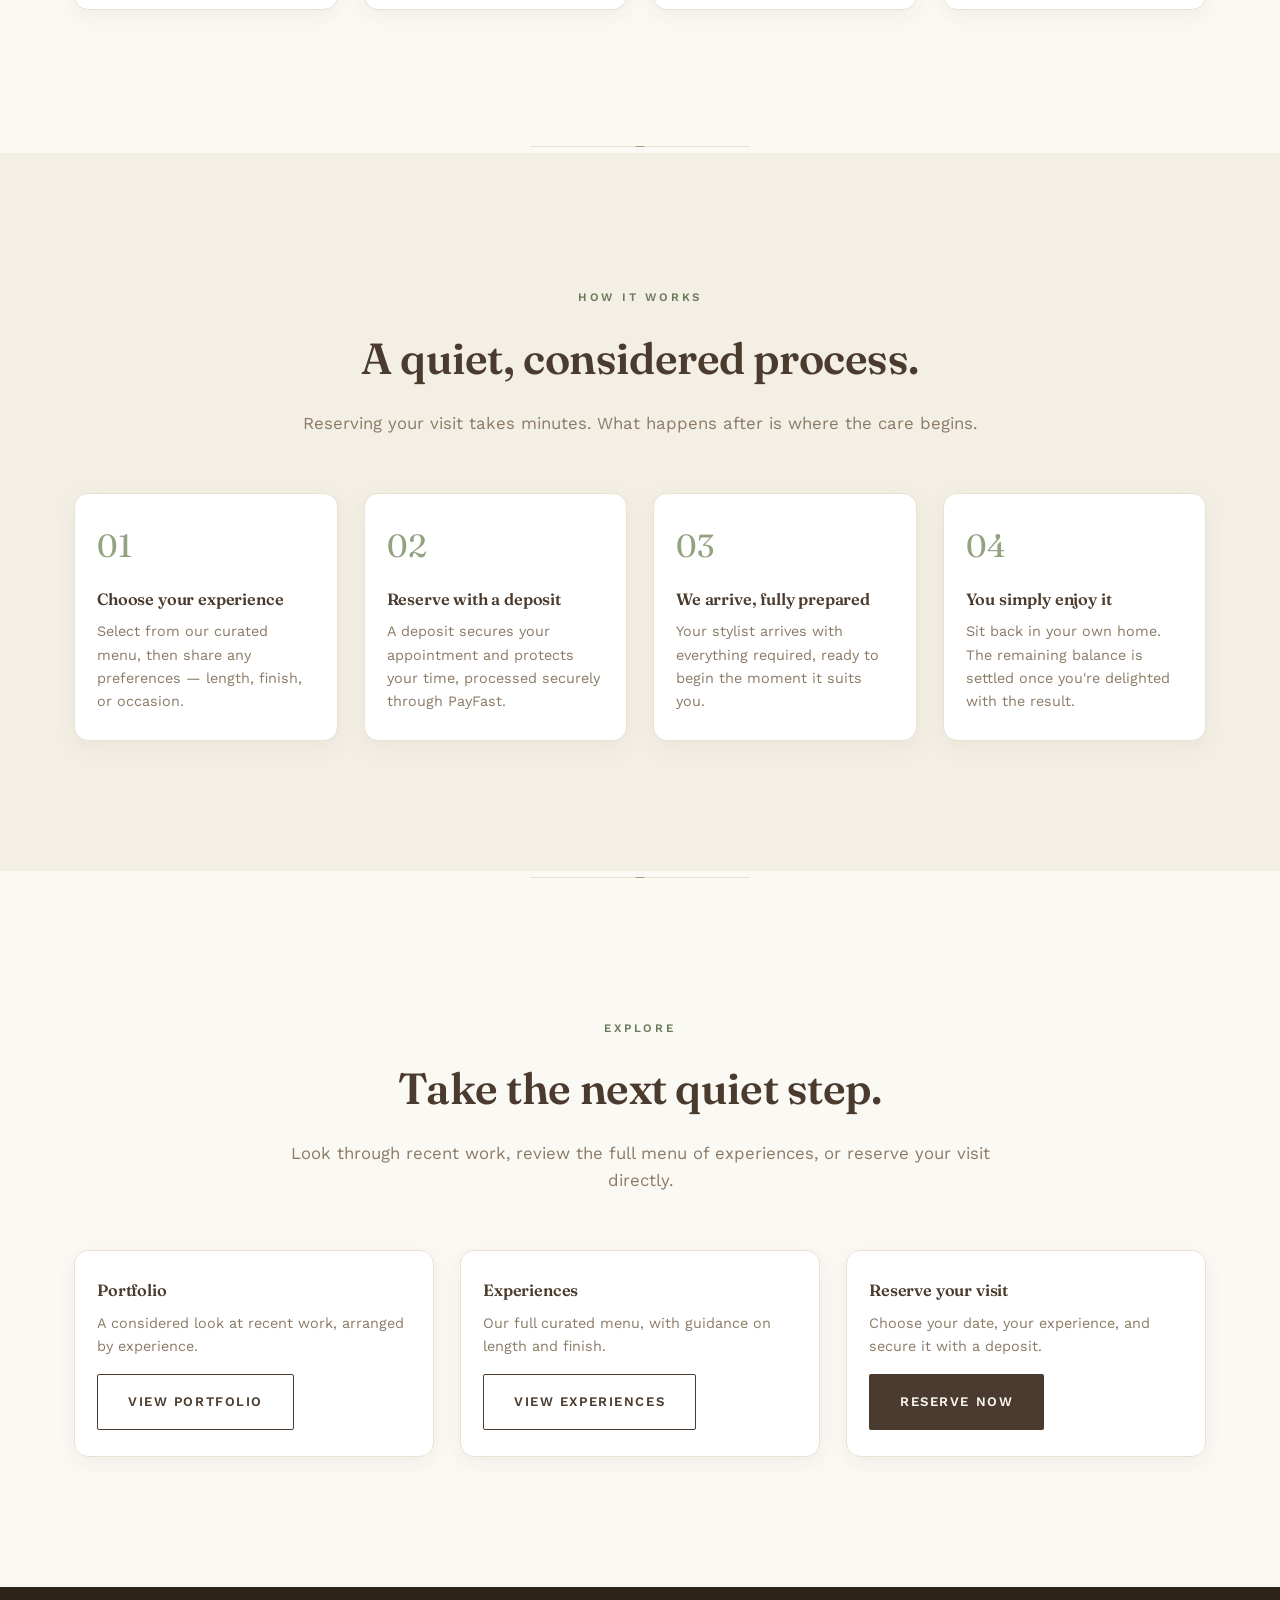
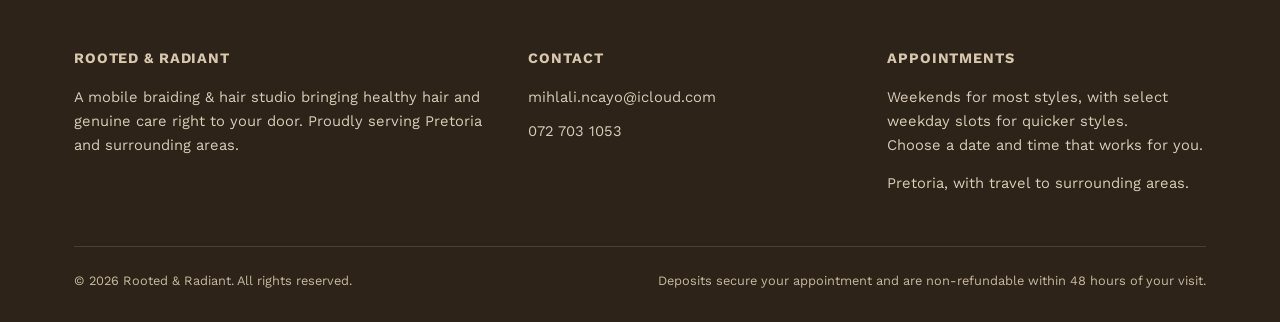
==== commit 2dc6304e: "testing" ====
--- a/index.html
+++ b/index.html
@@ -128,7 +128,6 @@
         <h4>Contact</h4>
         <a href="mailto:mihlali.ncayo@icloud.com">mihlali.ncayo@icloud.com</a>
         <a href="tel:+27727031053">072 703 1053</a>
-        <a href="#" target="_blank" rel="noopener">Instagram</a>
       </div>
       <div>
         <h4>Appointments</h4>
--- a/styles.css
+++ b/styles.css
@@ -347,3 +347,5 @@
 
 .reveal { opacity: 0; transform: translateY(24px); transition: opacity .7s ease, transform .7s ease; }
 .reveal.in { opacity: 1; transform: translateY(0); }
+
+code { background: var(--panel-alt); padding: 2px 6px; border-radius: 4px; font-size: .92em; color: var(--brown); }
